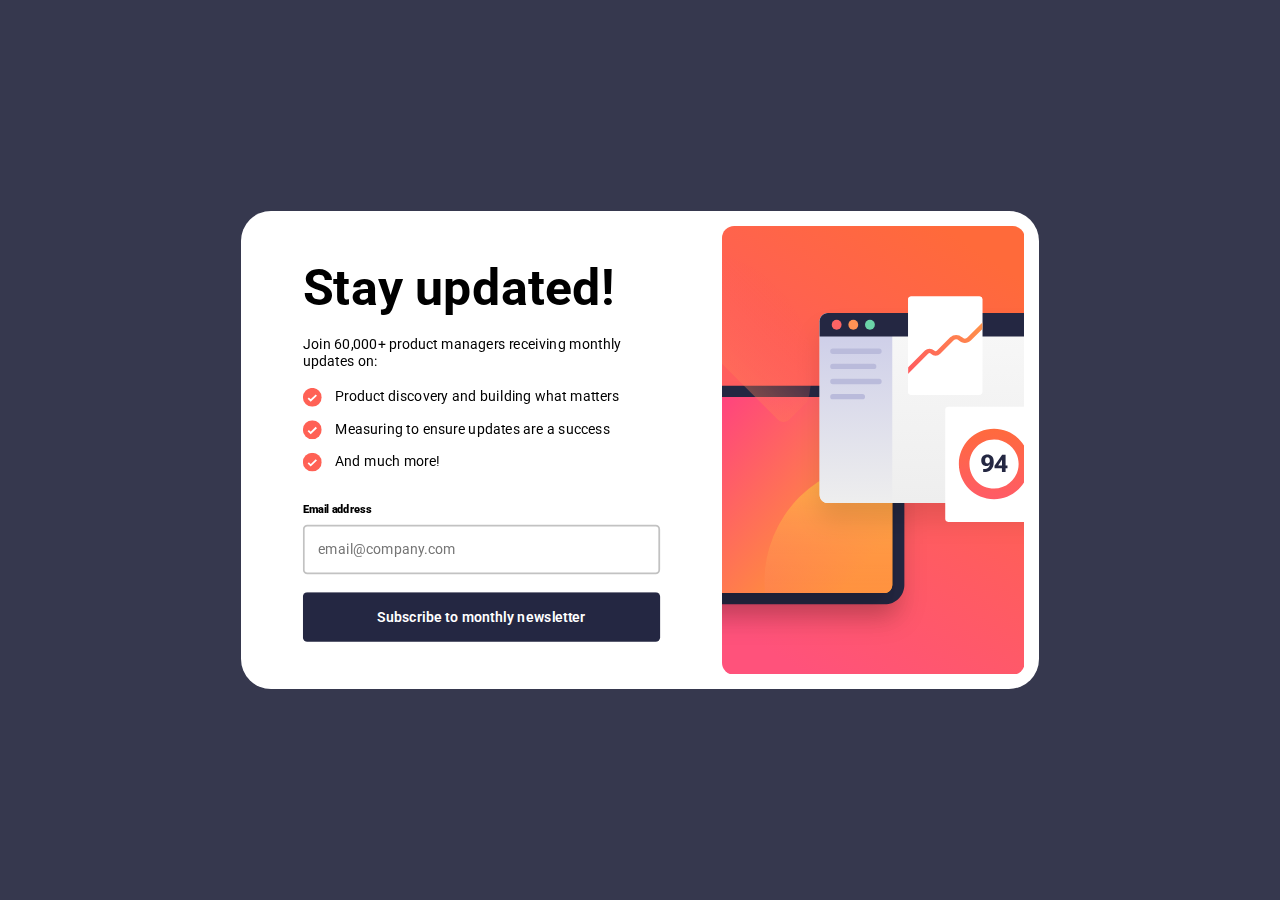
==== index.html @ 1217755a "project complete" ====
<!DOCTYPE html>
<html lang="en">
<head>
  <meta charset="UTF-8">
  <meta name="viewport" content="width=device-width, initial-scale=1.0"> <!-- displays site properly based on user's device -->

  <link rel="icon" type="image/png" sizes="32x32" href="./assets/images/favicon-32x32.png">

  <link rel="stylesheet" href="styles.css">
  
  <title>Newsletter | sign-up form with success message</title>

 
</head>
<body>

  <!-- Sign-up form start -->
<main class="container" id="container">

  <div class="left">

    <div class="left-container">
      <h1>Stay updated!</h1> 
    
    
    <p>Join 60,000+ product managers receiving monthly updates on:</p>
    
    <ul>
      
      <li> 
        <svg xmlns="http://www.w3.org/2000/svg" width="21" height="21" viewBox="0 0 21 21"><g fill="none"><circle cx="10.5" cy="10.5" r="10.5" fill="#FF6155"/><path stroke="#FFF" stroke-width="2" d="M6 11.381 8.735 14 15 8"/></g></svg>
        <p>Product discovery and building what matters</p>
      </li>
    
    <li>
      <svg xmlns="http://www.w3.org/2000/svg" width="21" height="21" viewBox="0 0 21 21"><g fill="none"><circle cx="10.5" cy="10.5" r="10.5" fill="#FF6155"/><path stroke="#FFF" stroke-width="2" d="M6 11.381 8.735 14 15 8"/></g></svg>
      <p>Measuring to ensure updates are a success</p>
    </li>
    
    <li>
      <svg xmlns="http://www.w3.org/2000/svg" width="21" height="21" viewBox="0 0 21 21"><g fill="none"><circle cx="10.5" cy="10.5" r="10.5" fill="#FF6155"/><path stroke="#FFF" stroke-width="2" d="M6 11.381 8.735 14 15 8"/></g></svg>
      <p>And much more!</p>
    </li>
    
  </ul>
  
  <form id="form" novalidate>
   <div class="word-stuff">
     <label for="email">Email address</label>
     <div id="error">Valid email required</div>
    </div>
     



    <input id="email" type="email" placeholder="email@company.com">
    <button type="submit" class="submit" placeholder=>Subscribe to monthly newsletter</button> 
  </form>
  
  
  <!-- Subscribe to monthly newsletter -->

  </div>
</div>
<div class="right" id="right">

  <svg class="desktop-svg" xmlns="http://www.w3.org/2000/svg" xmlns:xlink="http://www.w3.org/1999/xlink" width="100%" height="100%" viewBox="0 0 400 593"><defs><linearGradient id="b" x1="72.75%" x2="27.25%" y1="0%" y2="100%"><stop offset="0%" stop-color="#FF6A3A"/><stop offset="100%" stop-color="#FF527B"/></linearGradient><linearGradient id="h" x1="22.319%" x2="99.127%" y1="28.497%" y2="70.858%"><stop offset="0%" stop-color="#FF3E83"/><stop offset="100%" stop-color="#FF9F2E"/></linearGradient><linearGradient id="k" x1="50%" x2="50%" y1="0%" y2="100%"><stop offset="0%" stop-color="#FFB443"/><stop offset="100%" stop-color="#FF5B64" stop-opacity="0"/></linearGradient><linearGradient id="o" x1="50%" x2="50%" y1="0%" y2="100%"><stop offset="0%" stop-color="#F8F8F8"/><stop offset="100%" stop-color="#EEE"/></linearGradient><linearGradient id="p" x1="50%" x2="50%" y1="0%" y2="100%"><stop offset="0%" stop-color="#CACBE8"/><stop offset="100%" stop-color="#EEE"/><stop offset="100%" stop-color="#CACBE8"/></linearGradient><linearGradient id="r" x1="97.791%" x2="7.729%" y1="26.944%" y2="71.879%"><stop offset="0%" stop-color="#FF9049"/><stop offset="100%" stop-color="#FF5E5E"/></linearGradient><linearGradient id="t" x1="50%" x2="50%" y1="0%" y2="100%"><stop offset="0%" stop-color="#FF6A3D"/><stop offset="100%" stop-color="#FF5B66"/></linearGradient><path id="e" d="M0 26C0 11.64 11.64 0 26 0h381c14.36 0 26 11.64 26 26v237c0 14.36-11.64 26-26 26H26c-14.36 0-26-11.64-26-26V26Z"/><path id="g" d="M0 11C0 4.925 4.925 0 11 0h379c6.075 0 11 4.925 11 11v237c0 6.075-4.925 11-11 11H11c-6.075 0-11-4.925-11-11V11Z"/><path id="i" d="M0 11C0 4.925 4.925 0 11 0h379c6.075 0 11 4.925 11 11v237c0 6.075-4.925 11-11 11H11c-6.075 0-11-4.925-11-11V11Z"/><path id="n" d="M0 11C0 4.925 4.925 0 11 0h411c6.075 0 11 4.925 11 11v229c0 6.075-4.925 11-11 11H11c-6.075 0-11-4.925-11-11V11Z"/><path id="q" d="M0 4a4 4 0 0 1 4-4h90a4 4 0 0 1 4 4v122a4 4 0 0 1-4 4H4a4 4 0 0 1-4-4V4Z"/><filter id="d" width="127.7%" height="141.5%" x="-13.9%" y="-12.5%" filterUnits="objectBoundingBox"><feOffset dy="24" in="SourceAlpha" result="shadowOffsetOuter1"/><feGaussianBlur in="shadowOffsetOuter1" result="shadowBlurOuter1" stdDeviation="16"/><feColorMatrix in="shadowBlurOuter1" values="0 0 0 0 0 0 0 0 0 0 0 0 0 0 0 0 0 0 0.100000001 0"/></filter><filter id="f" width="129.9%" height="146.3%" x="-15%" y="-13.9%" filterUnits="objectBoundingBox"><feOffset dy="24" in="SourceAlpha" result="shadowOffsetOuter1"/><feGaussianBlur in="shadowOffsetOuter1" result="shadowBlurOuter1" stdDeviation="16"/><feColorMatrix in="shadowBlurOuter1" values="0 0 0 0 0 0 0 0 0 0 0 0 0 0 0 0 0 0 0.100000001 0"/></filter><filter id="j" width="129.9%" height="146.3%" x="-15%" y="-13.9%" filterUnits="objectBoundingBox"><feOffset dy="24" in="SourceAlpha" result="shadowOffsetOuter1"/><feGaussianBlur in="shadowOffsetOuter1" result="shadowBlurOuter1" stdDeviation="16"/><feColorMatrix in="shadowBlurOuter1" values="0 0 0 0 0 0 0 0 0 0 0 0 0 0 0 0 0 0 0.100000001 0"/></filter><filter id="m" width="127.7%" height="147.8%" x="-13.9%" y="-14.3%" filterUnits="objectBoundingBox"><feOffset dy="24" in="SourceAlpha" result="shadowOffsetOuter1"/><feGaussianBlur in="shadowOffsetOuter1" result="shadowBlurOuter1" stdDeviation="16"/><feColorMatrix in="shadowBlurOuter1" values="0 0 0 0 0 0 0 0 0 0 0 0 0 0 0 0 0 0 0.100000001 0"/></filter><rect id="a" width="400" height="593" x="0" y="0" rx="16"/></defs><g fill="none" fill-rule="evenodd"><mask id="c" fill="#fff"><use xlink:href="#a"/></mask><rect width="400" height="593" rx="16"/><path fill="url(#b)" fill-rule="nonzero" d="M0 0h400v593H0z" mask="url(#c)"/><g mask="url(#c)"><g fill-rule="nonzero" transform="translate(-192 211)"><use xlink:href="#e" fill="#000" filter="url(#d)"/><use xlink:href="#e" fill="#242742"/></g><g transform="translate(-176 226)"><g fill-rule="nonzero"><use xlink:href="#g" fill="#000" filter="url(#f)"/><use xlink:href="#g" fill="url(#h)"/></g><mask id="l" fill="#fff"><use xlink:href="#i"/></mask><g fill-rule="nonzero"><use xlink:href="#i" fill="#000" filter="url(#j)"/><use xlink:href="#i" fill="url(#h)"/></g><circle cx="390" cy="244" r="158" fill="url(#k)" fill-rule="nonzero" mask="url(#l)"/><circle cx="136.446" cy="-34.554" r="158" fill="url(#k)" fill-rule="nonzero" mask="url(#l)" transform="rotate(-135 136.446 -34.554)"/></g><g fill-rule="nonzero" transform="translate(129 115)"><use xlink:href="#n" fill="#000" filter="url(#m)"/><use xlink:href="#n" fill="url(#o)"/><path fill="url(#p)" d="M0 11C0 4.925 4.925 0 11 0h85v251H11c-6.075 0-11-4.925-11-11V11Z"/><path fill="#BABBDB" d="M14 50.5a3.5 3.5 0 0 1 3.5-3.5h61a3.5 3.5 0 0 1 0 7h-61a3.5 3.5 0 0 1-3.5-3.5Zm0 20a3.5 3.5 0 0 1 3.5-3.5h54a3.5 3.5 0 0 1 0 7h-54a3.5 3.5 0 0 1-3.5-3.5Zm0 20a3.5 3.5 0 0 1 3.5-3.5h61a3.5 3.5 0 0 1 0 7h-61a3.5 3.5 0 0 1-3.5-3.5Zm0 20a3.5 3.5 0 0 1 3.5-3.5h39a3.5 3.5 0 1 1 0 7h-39a3.5 3.5 0 0 1-3.5-3.5Z"/><path fill="#242742" d="M0 11C0 4.925 4.925 0 11 0h411c6.075 0 11 4.925 11 11v20H0V11Z"/><g transform="translate(16 9)"><circle cx="6.5" cy="6.5" r="6.5" fill="#FF6464"/><circle cx="28.5" cy="6.5" r="6.5" fill="#FF9255"/><circle cx="50.5" cy="6.5" r="6.5" fill="#6BD4A8"/></g></g><g transform="translate(246 93)"><path fill="#FFF" fill-rule="nonzero" d="M0 4a4 4 0 0 1 4-4h90a4 4 0 0 1 4 4v122a4 4 0 0 1-4 4H4a4 4 0 0 1-4-4V4Z"/><mask id="s" fill="#fff"><use xlink:href="#q"/></mask><use xlink:href="#q" fill="#FFF" fill-rule="nonzero"/><path fill="url(#r)" fill-rule="nonzero" d="M108.12 28.878a3 3 0 0 1 .002 4.243L82.847 58.41c-4.348 4.351-11.4 4.351-15.749 0a5.132 5.132 0 0 0-7.26 0L42.406 75.853a8.668 8.668 0 0 1-12.262 0 2.668 2.668 0 0 0-3.774 0l-32.248 32.268a3 3 0 1 1-4.244-4.242l32.248-32.267a8.668 8.668 0 0 1 12.262 0 2.668 2.668 0 0 0 3.774 0L55.594 54.17c4.348-4.35 11.4-4.35 15.748 0a5.132 5.132 0 0 0 7.26 0l25.276-25.29a3 3 0 0 1 4.243-.002Z" mask="url(#s)"/><path fill="#FFF" fill-rule="nonzero" d="M49 150a4 4 0 0 1 4-4h120a4 4 0 0 1 4 4v144a4 4 0 0 1-4 4H53a4 4 0 0 1-4-4V150Z"/><path fill="url(#t)" d="M46.5 79C64.45 79 79 64.45 79 46.5S64.45 14 46.5 14 14 28.55 14 46.5 28.55 79 46.5 79Zm0 14C72.181 93 93 72.181 93 46.5S72.181 0 46.5 0 0 20.819 0 46.5 20.819 93 46.5 93Z" transform="translate(67 175)"/><path fill="#242742" fill-rule="nonzero" d="M96.61 216.72c0 2.27.589 4.067 1.766 5.39 1.177 1.313 2.78 1.969 4.812 1.969 1.886 0 3.36-.672 4.422-2.016 1.073-1.344 1.61-3.02 1.61-5.031h-1.172c0 1.146-.318 2.057-.954 2.734-.635.677-1.427 1.016-2.375 1.016-1.01 0-1.76-.339-2.25-1.016-.49-.687-.734-1.692-.734-3.015 0-1.51.245-2.594.734-3.25.5-.667 1.24-1 2.22-1 1.051 0 1.869.432 2.452 1.297.584.864.875 2.411.875 4.64l.14.625c0 3.302-.723 5.646-2.171 7.031-1.448 1.386-3.495 2.073-6.14 2.063h-.704v3.969h.813c4.25-.042 7.495-1.193 9.734-3.453 2.25-2.271 3.375-5.329 3.375-9.172v-.813c0-3.458-.776-5.958-2.328-7.5-1.552-1.552-3.557-2.328-6.016-2.328-2.468 0-4.437.714-5.906 2.14-1.469 1.428-2.203 3.334-2.203 5.72ZM123.923 232h4.828v-22.75h-4.516l-10.11 14.563v3.438h17.141v-3.891h-4.937l-.813.078h-6.5l4.828-7.562h.157v9.593l-.079.547v5.985Z"/></g></g></g></svg>
</div>

  


</main>
<div class="success" id="success">
  <div class="success-container">

    <svg xmlns="http://www.w3.org/2000/svg" width="21" height="21" viewBox="0 0 21 21"><g fill="none"><circle cx="10.5" cy="10.5" r="10.5" fill="#FF6155"/><path stroke="#FFF" stroke-width="2" d="M6 11.381 8.735 14 15 8"/></g></svg>
    
    <h1>Thanks for subscribing!</h1>
    
    <p>A confirmation email has been sent to <strong>ash@loremcompany.com</strong>. Please open it and click the button inside to confirm your subscription</p>
    
    <button id="dismiss">Dismiss message</button>
  </div>
</div>
<!-- Sign-up form end -->

<!-- Success message start -->

<!-- Thanks for subscribing!
  
  A confirmation email has been sent to ash@loremcompany.com. 
  Please open it and click the button inside to confirm your subscription.
  
  Dismiss message -->
  
  <!-- Success message end -->
  
  <!--   
    <div class="attribution">
      Challenge by <a href="https://www.frontendmentor.io?ref=challenge" target="_blank">Frontend Mentor</a>. 
    Coded by <a href="#">Your Name Here</a>. -->
  <!-- </div> -->
</body>

<script src="./code.js"></script>

</html>
---- styles.css ----
@import url('https://fonts.googleapis.com/css2?family=Roboto:wght@400;700&display=swap');

*{
    font-family: 'Roboto', sans-serif;
    margin: 0;
    padding: 0;
    box-sizing: border-box;
    font-size: 100%;

}
@media (width >499px){
body{
    display: flex;
    flex-direction: column;
    align-items: center;
    justify-content: center;
    
    height: 100vh;
    width: 100%;
    background-color: hsl(235, 18%, 26%);
}

.container{
    background-color: white;
    display: flex;
    justify-content: space-between;
    align-items: center;
    border-radius: 30px;
    max-height: 500px;
    /* height: 63%; */
    max-width: 75%;
}

.right{
    height: 100%;
}
.right .mobile-svg {
/* position: absolute; */
}
.right .desktop-svg{
    width: 100%;
    height: 100%;
    padding: 15px 15px 15px 0;
    
}


.left{
    height: 100%;
    /* width:50%; */
    display: flex;
    
    align-items: center;
    justify-content: center;
    padding: 20px 20px 20px 20px;

}
.left-container{
    max-height: 100%;
    transform: scale(90%);
    display: flex;
    flex-direction: column;
    justify-content: center;
    max-width: 90%;
}




.left h1{
    font-size: 350%;
    margin-bottom: 20px;
}
.left p{
    font-size: 100%;
    margin-bottom: 20px;
}

.left ul{
    display: flex;
    flex-direction: column;
}

.left ul li{
    display: flex;
    margin-bottom: 15px;
    
}
.left ul li p{
    margin-bottom: 0;
}
.left ul li svg{
    margin-right: 15px;
}

form{
    display: flex;
    
    flex-direction: column;
}

form label{
    font-size: 12px;
    font-weight: 900;
    
}
#error{
    display: inline;
    width: 40%;
    font-size: 12px;
    font-weight: 900;
    color: red;
    text-align:end;
    display: none;
}
.word-stuff{
    margin-top: 20px;
    margin-bottom: 10px;
    display: flex;
    flex-direction: row;
    align-items: center;
    justify-content: space-between;
}

form input{
    
    min-height: 55px;
    border-radius: 5px;
    margin-bottom: 20px;
    text-align: start;
    padding-left: 15px;
    border: 2px hsl(0, 0%, 76%) solid;
}
form button{
    
    min-height: 55px;
    border-radius: 5px;
    background-color: hsl(234, 29%, 20%);
    color: white;

    font-weight: 600;
    display: flex;
    align-items: center;
    justify-content: center;
    transition: .5s all;
    border: none;
} 

button:hover{
    background: linear-gradient(
        90deg,
        hsl(345, 96%, 64%), hsl(4, 100%, 67%)
    );
    transition: .5s all;
    cursor: pointer;

    box-shadow: 0 10px 50px -10px hsl(4, 100%, 67%)
   
    


}

    

.success{
    background: white;
    display: flex;
    flex-direction: column;
    align-items: center;
    justify-content: center;
    border-radius: 20px;
    width: 420px;
    padding: 30px 0px;
    
    display: none;
}
.success-container{
    display: flex;
    flex-direction: column;
    align-items: flex-start;
    justify-content: center;
    width: 80%;

}


}
.success svg{
    height: 55px;
    width: 55px;
    margin-bottom: 25px;

}
.success h1{
    font-size: 300%;
    margin-bottom: 20px;
    line-height: 47px;
}

.success p{
    font-size: 14px;
    margin-bottom: 35px;
    width: 100%;
}

.success button{
    width: 100%;
    border-radius: 5px;
    padding: 15px;
    background-color: hsl(234, 29%, 20%);
    color:  hsl(0, 0%, 100%);
    font-weight: 600;
    border: none;
    font-size: 14px;

    margin-bottom: 20px;
}




    @media (width <500px){

        body{
            height: 100vh;
            width: fit-content;

        }
            .container{
                display: flex;
                flex-direction: column-reverse;
                height: 100%;
                width: 100%;
                align-items: center;
            }
            
            .right{
                display: flex;
                justify-content: flex-start;
            }
            .right svg{
                height: 100%;
                width: 100%;
            }

            .left{
                display: flex;
                flex-direction: column;
                align-items: center;
                
                height: 70%;
                
            }
            .left .left-container{
                height: 100%;

                display: flex;
                flex-direction: column;
                align-items: start;
                justify-content: space-evenly;

                width: 90%;
                margin-bottom: 20px;
            }
            .left h1{
                margin-top: 20px;
                font-size: 2.5rem;
                margin-bottom: 10px;


            }
            .left p{
                font-size: 1rem;
                margin-bottom: 5%;


            }
            .left-container ul{
                    display: flex;
                    flex-direction: column;
                    justify-content:space-evenly;
                    margin-bottom: 20px;
            }
            ul li{
                display: flex;
                /* margin-bottom: 10px; */
                
            }
            ul li p{
                margin-left: 10px;
            }

            form{
                display: flex;
                flex-direction: column;
                justify-content: space-between;
                width: 100%;
            }


            form label{
                font-size: 14px;
                font-weight: 900;
            }

            form input{
                
                padding: 5%;
                margin-bottom: 5%;
                /* width: 100%; */
                border-radius: 5px;
                padding-left: 15px;
                border: 2px hsl(0, 0%, 76%) solid;
                
            }
           

            form button{
                padding: 5%;
                border-radius: 5px;
                background-color: hsl(234, 29%, 20%);
                color: white;
                font-weight: 600;
                display: flex;
                align-items: center;
                justify-content: center;
            }

            .word-stuff{
                margin-bottom: 10px;
                display: flex;
                flex-direction: row;
                align-items: center;
                justify-content: space-between;
            }

            #error{
                display: inline;
                width: 40%;
                font-size: 12px;
                font-weight: 900;
                color: red;
                text-align:end;
                display: none;
            }



            .success{
                display: none;
                display: flex;
                align-items: center;
                justify-content: center;
                height: 100%;
                border: 2px red solid;
            }
            .success .success-container{
                height: 100%;
            display: flex;
                flex-direction: column;
                align-items: start;
                justify-content: end;
                
                padding: 0% 5% 5% 5%;
            }
            
            .success svg{
                height: 60px;
                width: 60px;
                margin-bottom: 40px;
            }
            .success h1{
                font-size: 250%;
                line-height: 40px;
        }
        .success p{
            font-size: 100%;
            line-height: 20px;
        }
        .success button{
            margin-top: 170px;
            padding:7%;
            border-radius: 10px;
        }
}
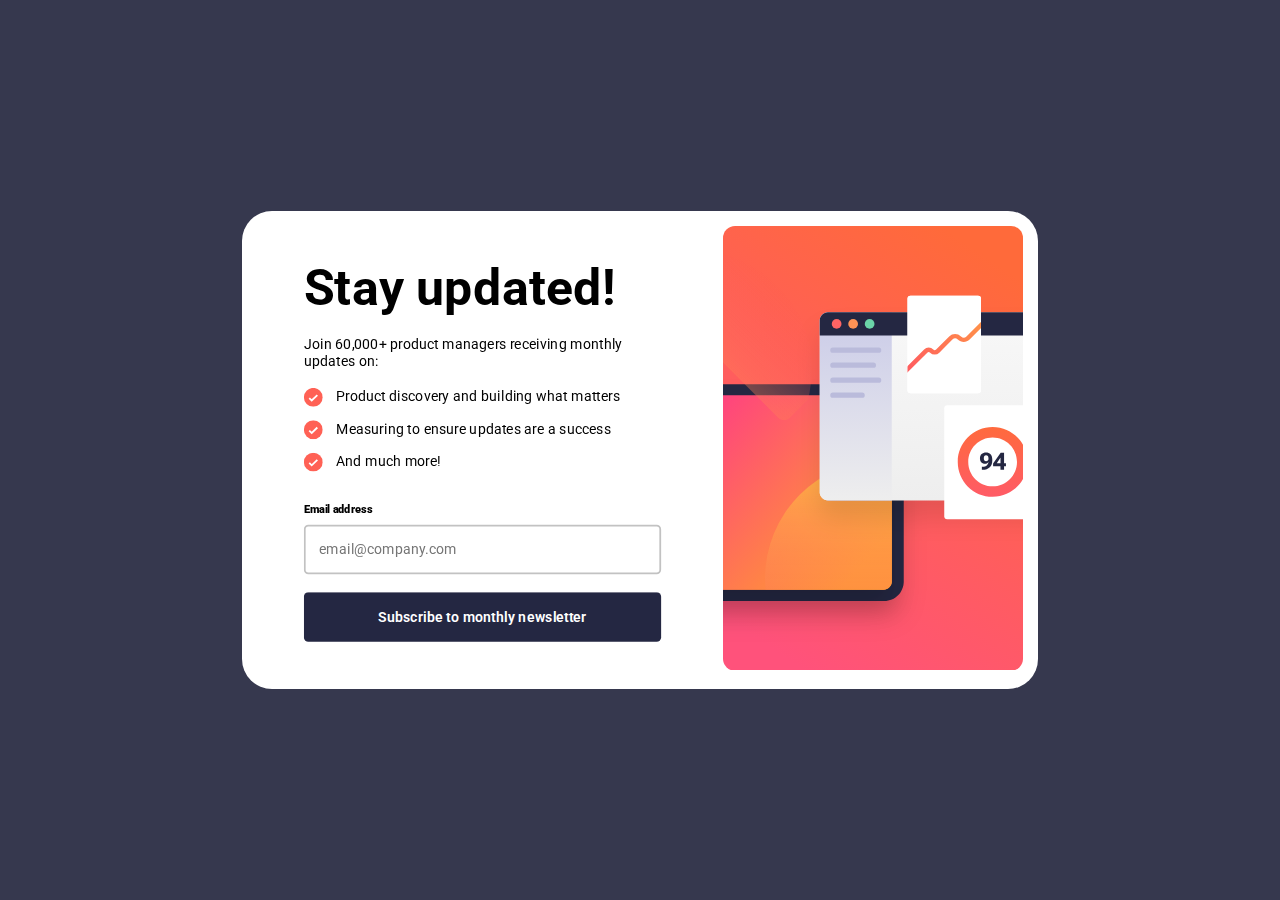
==== commit 1f4f87c5: "complete" ====
--- a/index.html
+++ b/index.html
@@ -54,7 +54,7 @@
 
 
     <input id="email" type="email" placeholder="email@company.com">
-    <button type="submit" class="submit" placeholder=>Subscribe to monthly newsletter</button> 
+    <button  type="submit" class="submit" placeholder=>Subscribe to monthly newsletter</button> 
   </form>
   
   
@@ -71,18 +71,7 @@
 
 
 </main>
-<div class="success" id="success">
-  <div class="success-container">
 
-    <svg xmlns="http://www.w3.org/2000/svg" width="21" height="21" viewBox="0 0 21 21"><g fill="none"><circle cx="10.5" cy="10.5" r="10.5" fill="#FF6155"/><path stroke="#FFF" stroke-width="2" d="M6 11.381 8.735 14 15 8"/></g></svg>
-    
-    <h1>Thanks for subscribing!</h1>
-    
-    <p>A confirmation email has been sent to <strong>ash@loremcompany.com</strong>. Please open it and click the button inside to confirm your subscription</p>
-    
-    <button id="dismiss">Dismiss message</button>
-  </div>
-</div>
 <!-- Sign-up form end -->
 
 <!-- Success message start -->
--- a/styles.css
+++ b/styles.css
@@ -8,7 +8,7 @@
     font-size: 100%;
 
 }
-@media (width >499px){
+@media (width > 499px) {
 body{
     display: flex;
     flex-direction: column;
@@ -28,11 +28,11 @@
     border-radius: 30px;
     max-height: 500px;
     /* height: 63%; */
-    max-width: 75%;
+    max-width: 800px;
 }
 
 .right{
-    height: 100%;
+    height: max-content;
 }
 .right .mobile-svg {
 /* position: absolute; */
@@ -83,6 +83,7 @@
 
 .left ul li{
     display: flex;
+    
     margin-bottom: 15px;
     
 }
@@ -173,7 +174,6 @@
     width: 420px;
     padding: 30px 0px;
     
-    display: none;
 }
 .success-container{
     display: flex;
@@ -221,10 +221,14 @@
 
 
     @media (width <500px){
-
+        html{
+        }
         body{
             height: 100vh;
-            width: fit-content;
+            width: 100%;
+            display: flex;
+            align-items: center;
+            justify-content: center;
 
         }
             .container{
@@ -240,6 +244,7 @@
                 justify-content: flex-start;
             }
             .right svg{
+                
                 height: 100%;
                 width: 100%;
             }
@@ -284,6 +289,7 @@
             }
             ul li{
                 display: flex;
+                
                 /* margin-bottom: 10px; */
                 
             }
@@ -353,7 +359,6 @@
                 align-items: center;
                 justify-content: center;
                 height: 100%;
-                border: 2px red solid;
             }
             .success .success-container{
                 height: 100%;
@@ -386,4 +391,88 @@
 }
 
 
- + 
+
+@media (width>499px) and (width<700px)   {
+
+  
+   
+    .left-container h1{
+        font-size: 200%;
+        font-weight: 600;
+        margin-bottom: 15px;
+
+    }
+    .left-container p{
+        font-size: 80%;
+        margin-bottom: 10px;
+    }
+    .left-container li{
+        display: flex;
+        align-items: center;
+        justify-content:flex-start;
+    }
+    .left-container li svg{
+        margin-right: 15px;
+        height: 30px;
+    }    
+
+    
+form{
+    display: flex;
+    
+    flex-direction: column;
+    width: 100%;
+}
+
+form label{
+    font-size: 12px;
+    font-weight: 900;
+    
+}
+#error{
+    display: inline;
+    width: 50%;
+    font-size: 12px;
+    font-weight: 900;
+    color: red;
+    text-align:end;
+    display: none;
+}
+.word-stuff{
+    margin-top: 20px;
+    margin-bottom: 10px;
+    display: flex;
+    flex-direction: row;
+    align-items: center;
+    justify-content: space-between;
+}
+
+form input{
+    
+    border-radius: 5px;
+    margin-bottom: 20px;
+    text-align: start;
+    padding :10px 15px;
+    border: 2px hsl(0, 0%, 76%) solid;
+    outline: none;
+}
+form button{
+    
+    min-height: 55px;
+    border-radius: 5px;
+    background-color: hsl(234, 29%, 20%);
+    color: white;
+
+    font-weight: 600;
+    display: flex;
+    align-items: center;
+    justify-content: center;
+    transition: .5s all;
+    border: none;
+} 
+button:hover{
+    background: hsl(234, 29%, 20%);
+    box-shadow:none;
+}
+}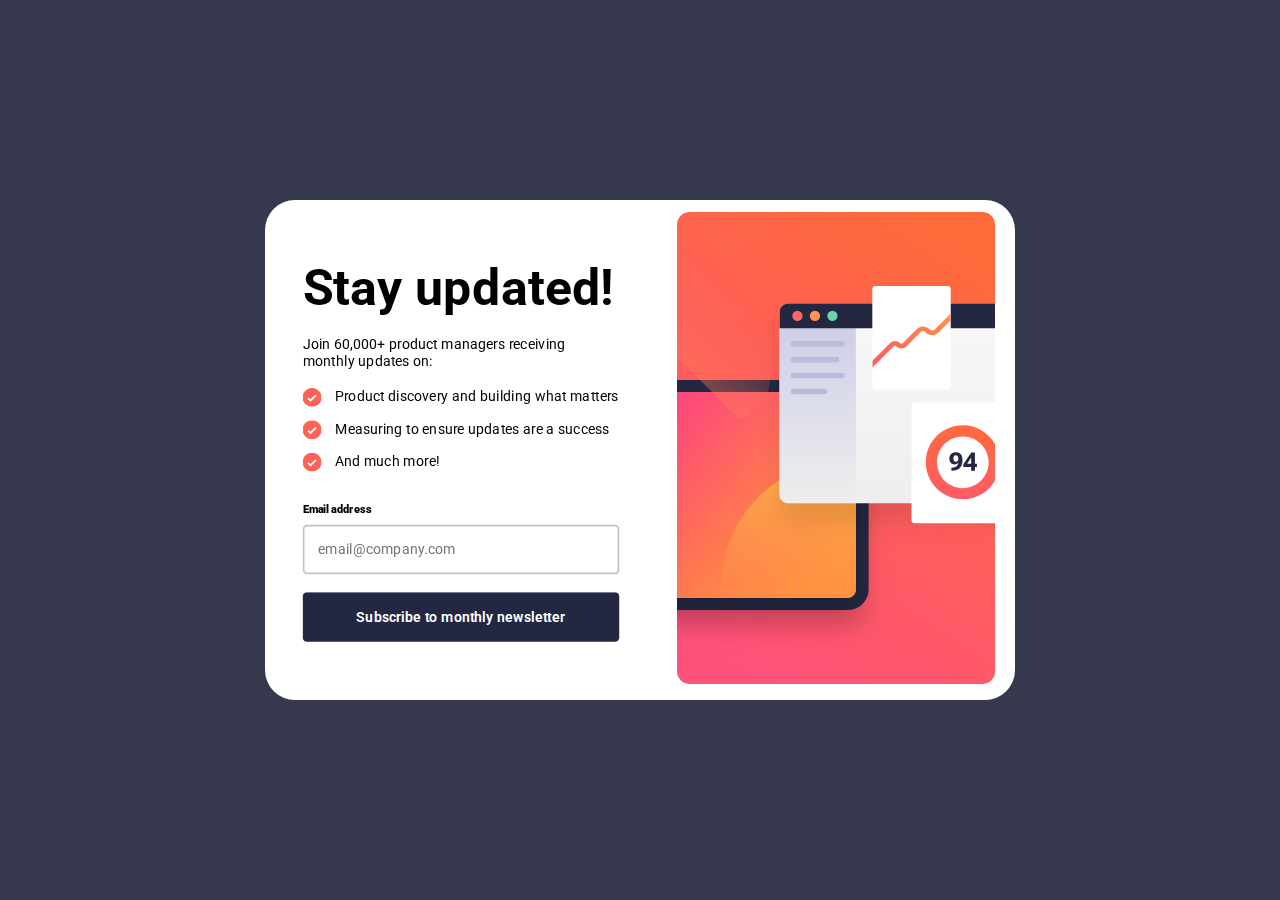
==== commit 24b00882: "new commit" ====
--- a/index.html
+++ b/index.html
@@ -1,97 +1,77 @@
 <!DOCTYPE html>
 <html lang="en">
 <head>
-  <meta charset="UTF-8">
-  <meta name="viewport" content="width=device-width, initial-scale=1.0"> <!-- displays site properly based on user's device -->
+    <meta charset="UTF-8">
+    <meta name="viewport" content="width=device-width, initial-scale=1.0">
+    <link rel="stylesheet" href="styles.css">
+    <title>Newsletter | sign-up form with success message</title>
 
-  <link rel="icon" type="image/png" sizes="32x32" href="./assets/images/favicon-32x32.png">
-
-  <link rel="stylesheet" href="styles.css">
-  
-  <title>Newsletter | sign-up form with success message</title>
-
- 
 </head>
 <body>
+    <main>
+        <div class="container" id="container">
+            <div class="right">
+                <picture>
+                    <source srcset="/assets/images/illustration-sign-up-desktop.svg"
+                    media="(min-width:601px)"
+                    />
+                    <img
+                    src="/assets/images/illustration-sign-up-mobile.svg"
+                    alt="mobile image"
+                    width="100%"
+                     height="100%" 
+                    />
+                </picture>
+            </div>
 
-  <!-- Sign-up form start -->
-<main class="container" id="container">
+            <div class="left">
 
-  <div class="left">
+                <div class="left-container">
+                  <h1>Stay updated!</h1> 
+                
+                
+                <p>Join 60,000+ product managers receiving monthly updates on:</p>
+                
+                <ul>
+                  
+                  <li> 
+                    <img src="assets/images/icon-list.svg" alt="">
+                    <p>Product discovery and building what matters</p>
+                  </li>
+                
+                <li>
+                    <img src="assets/images/icon-list.svg" alt="list-icon">
+                  <p>Measuring to ensure updates are a success</p>
+                </li>
+                
+                <li>
+                    <img src="assets/images/icon-list.svg" alt="list-icon">
+                  <p>And much more!</p>
+                </li>
+                
+              </ul>
 
-    <div class="left-container">
-      <h1>Stay updated!</h1> 
-    
-    
-    <p>Join 60,000+ product managers receiving monthly updates on:</p>
-    
-    <ul>
-      
-      <li> 
-        <svg xmlns="http://www.w3.org/2000/svg" width="21" height="21" viewBox="0 0 21 21"><g fill="none"><circle cx="10.5" cy="10.5" r="10.5" fill="#FF6155"/><path stroke="#FFF" stroke-width="2" d="M6 11.381 8.735 14 15 8"/></g></svg>
-        <p>Product discovery and building what matters</p>
-      </li>
-    
-    <li>
-      <svg xmlns="http://www.w3.org/2000/svg" width="21" height="21" viewBox="0 0 21 21"><g fill="none"><circle cx="10.5" cy="10.5" r="10.5" fill="#FF6155"/><path stroke="#FFF" stroke-width="2" d="M6 11.381 8.735 14 15 8"/></g></svg>
-      <p>Measuring to ensure updates are a success</p>
-    </li>
-    
-    <li>
-      <svg xmlns="http://www.w3.org/2000/svg" width="21" height="21" viewBox="0 0 21 21"><g fill="none"><circle cx="10.5" cy="10.5" r="10.5" fill="#FF6155"/><path stroke="#FFF" stroke-width="2" d="M6 11.381 8.735 14 15 8"/></g></svg>
-      <p>And much more!</p>
-    </li>
-    
-  </ul>
-  
-  <form id="form" novalidate>
-   <div class="word-stuff">
-     <label for="email">Email address</label>
-     <div id="error">Valid email required</div>
-    </div>
-     
+              <form id="form" novalidate>
+                <div class="word-stuff">
+                  <label for="email">Email address</label>
+                  <div id="error">Valid email required</div>
+                 </div>
+                  
+             
+             
+             
+                 <input id="email" type="email" placeholder="email@company.com">
+                 <button  type="submit" class="submit" placeholder=>Subscribe to monthly newsletter</button> 
+               </form>
+               
+               
+               <!-- Subscribe to monthly newsletter -->
+             
+               </div>
+               </div>
 
-
-
-    <input id="email" type="email" placeholder="email@company.com">
-    <button  type="submit" class="submit" placeholder=>Subscribe to monthly newsletter</button> 
-  </form>
-  
-  
-  <!-- Subscribe to monthly newsletter -->
-
-  </div>
-</div>
-<div class="right" id="right">
-
-  <svg class="desktop-svg" xmlns="http://www.w3.org/2000/svg" xmlns:xlink="http://www.w3.org/1999/xlink" width="100%" height="100%" viewBox="0 0 400 593"><defs><linearGradient id="b" x1="72.75%" x2="27.25%" y1="0%" y2="100%"><stop offset="0%" stop-color="#FF6A3A"/><stop offset="100%" stop-color="#FF527B"/></linearGradient><linearGradient id="h" x1="22.319%" x2="99.127%" y1="28.497%" y2="70.858%"><stop offset="0%" stop-color="#FF3E83"/><stop offset="100%" stop-color="#FF9F2E"/></linearGradient><linearGradient id="k" x1="50%" x2="50%" y1="0%" y2="100%"><stop offset="0%" stop-color="#FFB443"/><stop offset="100%" stop-color="#FF5B64" stop-opacity="0"/></linearGradient><linearGradient id="o" x1="50%" x2="50%" y1="0%" y2="100%"><stop offset="0%" stop-color="#F8F8F8"/><stop offset="100%" stop-color="#EEE"/></linearGradient><linearGradient id="p" x1="50%" x2="50%" y1="0%" y2="100%"><stop offset="0%" stop-color="#CACBE8"/><stop offset="100%" stop-color="#EEE"/><stop offset="100%" stop-color="#CACBE8"/></linearGradient><linearGradient id="r" x1="97.791%" x2="7.729%" y1="26.944%" y2="71.879%"><stop offset="0%" stop-color="#FF9049"/><stop offset="100%" stop-color="#FF5E5E"/></linearGradient><linearGradient id="t" x1="50%" x2="50%" y1="0%" y2="100%"><stop offset="0%" stop-color="#FF6A3D"/><stop offset="100%" stop-color="#FF5B66"/></linearGradient><path id="e" d="M0 26C0 11.64 11.64 0 26 0h381c14.36 0 26 11.64 26 26v237c0 14.36-11.64 26-26 26H26c-14.36 0-26-11.64-26-26V26Z"/><path id="g" d="M0 11C0 4.925 4.925 0 11 0h379c6.075 0 11 4.925 11 11v237c0 6.075-4.925 11-11 11H11c-6.075 0-11-4.925-11-11V11Z"/><path id="i" d="M0 11C0 4.925 4.925 0 11 0h379c6.075 0 11 4.925 11 11v237c0 6.075-4.925 11-11 11H11c-6.075 0-11-4.925-11-11V11Z"/><path id="n" d="M0 11C0 4.925 4.925 0 11 0h411c6.075 0 11 4.925 11 11v229c0 6.075-4.925 11-11 11H11c-6.075 0-11-4.925-11-11V11Z"/><path id="q" d="M0 4a4 4 0 0 1 4-4h90a4 4 0 0 1 4 4v122a4 4 0 0 1-4 4H4a4 4 0 0 1-4-4V4Z"/><filter id="d" width="127.7%" height="141.5%" x="-13.9%" y="-12.5%" filterUnits="objectBoundingBox"><feOffset dy="24" in="SourceAlpha" result="shadowOffsetOuter1"/><feGaussianBlur in="shadowOffsetOuter1" result="shadowBlurOuter1" stdDeviation="16"/><feColorMatrix in="shadowBlurOuter1" values="0 0 0 0 0 0 0 0 0 0 0 0 0 0 0 0 0 0 0.100000001 0"/></filter><filter id="f" width="129.9%" height="146.3%" x="-15%" y="-13.9%" filterUnits="objectBoundingBox"><feOffset dy="24" in="SourceAlpha" result="shadowOffsetOuter1"/><feGaussianBlur in="shadowOffsetOuter1" result="shadowBlurOuter1" stdDeviation="16"/><feColorMatrix in="shadowBlurOuter1" values="0 0 0 0 0 0 0 0 0 0 0 0 0 0 0 0 0 0 0.100000001 0"/></filter><filter id="j" width="129.9%" height="146.3%" x="-15%" y="-13.9%" filterUnits="objectBoundingBox"><feOffset dy="24" in="SourceAlpha" result="shadowOffsetOuter1"/><feGaussianBlur in="shadowOffsetOuter1" result="shadowBlurOuter1" stdDeviation="16"/><feColorMatrix in="shadowBlurOuter1" values="0 0 0 0 0 0 0 0 0 0 0 0 0 0 0 0 0 0 0.100000001 0"/></filter><filter id="m" width="127.7%" height="147.8%" x="-13.9%" y="-14.3%" filterUnits="objectBoundingBox"><feOffset dy="24" in="SourceAlpha" result="shadowOffsetOuter1"/><feGaussianBlur in="shadowOffsetOuter1" result="shadowBlurOuter1" stdDeviation="16"/><feColorMatrix in="shadowBlurOuter1" values="0 0 0 0 0 0 0 0 0 0 0 0 0 0 0 0 0 0 0.100000001 0"/></filter><rect id="a" width="400" height="593" x="0" y="0" rx="16"/></defs><g fill="none" fill-rule="evenodd"><mask id="c" fill="#fff"><use xlink:href="#a"/></mask><rect width="400" height="593" rx="16"/><path fill="url(#b)" fill-rule="nonzero" d="M0 0h400v593H0z" mask="url(#c)"/><g mask="url(#c)"><g fill-rule="nonzero" transform="translate(-192 211)"><use xlink:href="#e" fill="#000" filter="url(#d)"/><use xlink:href="#e" fill="#242742"/></g><g transform="translate(-176 226)"><g fill-rule="nonzero"><use xlink:href="#g" fill="#000" filter="url(#f)"/><use xlink:href="#g" fill="url(#h)"/></g><mask id="l" fill="#fff"><use xlink:href="#i"/></mask><g fill-rule="nonzero"><use xlink:href="#i" fill="#000" filter="url(#j)"/><use xlink:href="#i" fill="url(#h)"/></g><circle cx="390" cy="244" r="158" fill="url(#k)" fill-rule="nonzero" mask="url(#l)"/><circle cx="136.446" cy="-34.554" r="158" fill="url(#k)" fill-rule="nonzero" mask="url(#l)" transform="rotate(-135 136.446 -34.554)"/></g><g fill-rule="nonzero" transform="translate(129 115)"><use xlink:href="#n" fill="#000" filter="url(#m)"/><use xlink:href="#n" fill="url(#o)"/><path fill="url(#p)" d="M0 11C0 4.925 4.925 0 11 0h85v251H11c-6.075 0-11-4.925-11-11V11Z"/><path fill="#BABBDB" d="M14 50.5a3.5 3.5 0 0 1 3.5-3.5h61a3.5 3.5 0 0 1 0 7h-61a3.5 3.5 0 0 1-3.5-3.5Zm0 20a3.5 3.5 0 0 1 3.5-3.5h54a3.5 3.5 0 0 1 0 7h-54a3.5 3.5 0 0 1-3.5-3.5Zm0 20a3.5 3.5 0 0 1 3.5-3.5h61a3.5 3.5 0 0 1 0 7h-61a3.5 3.5 0 0 1-3.5-3.5Zm0 20a3.5 3.5 0 0 1 3.5-3.5h39a3.5 3.5 0 1 1 0 7h-39a3.5 3.5 0 0 1-3.5-3.5Z"/><path fill="#242742" d="M0 11C0 4.925 4.925 0 11 0h411c6.075 0 11 4.925 11 11v20H0V11Z"/><g transform="translate(16 9)"><circle cx="6.5" cy="6.5" r="6.5" fill="#FF6464"/><circle cx="28.5" cy="6.5" r="6.5" fill="#FF9255"/><circle cx="50.5" cy="6.5" r="6.5" fill="#6BD4A8"/></g></g><g transform="translate(246 93)"><path fill="#FFF" fill-rule="nonzero" d="M0 4a4 4 0 0 1 4-4h90a4 4 0 0 1 4 4v122a4 4 0 0 1-4 4H4a4 4 0 0 1-4-4V4Z"/><mask id="s" fill="#fff"><use xlink:href="#q"/></mask><use xlink:href="#q" fill="#FFF" fill-rule="nonzero"/><path fill="url(#r)" fill-rule="nonzero" d="M108.12 28.878a3 3 0 0 1 .002 4.243L82.847 58.41c-4.348 4.351-11.4 4.351-15.749 0a5.132 5.132 0 0 0-7.26 0L42.406 75.853a8.668 8.668 0 0 1-12.262 0 2.668 2.668 0 0 0-3.774 0l-32.248 32.268a3 3 0 1 1-4.244-4.242l32.248-32.267a8.668 8.668 0 0 1 12.262 0 2.668 2.668 0 0 0 3.774 0L55.594 54.17c4.348-4.35 11.4-4.35 15.748 0a5.132 5.132 0 0 0 7.26 0l25.276-25.29a3 3 0 0 1 4.243-.002Z" mask="url(#s)"/><path fill="#FFF" fill-rule="nonzero" d="M49 150a4 4 0 0 1 4-4h120a4 4 0 0 1 4 4v144a4 4 0 0 1-4 4H53a4 4 0 0 1-4-4V150Z"/><path fill="url(#t)" d="M46.5 79C64.45 79 79 64.45 79 46.5S64.45 14 46.5 14 14 28.55 14 46.5 28.55 79 46.5 79Zm0 14C72.181 93 93 72.181 93 46.5S72.181 0 46.5 0 0 20.819 0 46.5 20.819 93 46.5 93Z" transform="translate(67 175)"/><path fill="#242742" fill-rule="nonzero" d="M96.61 216.72c0 2.27.589 4.067 1.766 5.39 1.177 1.313 2.78 1.969 4.812 1.969 1.886 0 3.36-.672 4.422-2.016 1.073-1.344 1.61-3.02 1.61-5.031h-1.172c0 1.146-.318 2.057-.954 2.734-.635.677-1.427 1.016-2.375 1.016-1.01 0-1.76-.339-2.25-1.016-.49-.687-.734-1.692-.734-3.015 0-1.51.245-2.594.734-3.25.5-.667 1.24-1 2.22-1 1.051 0 1.869.432 2.452 1.297.584.864.875 2.411.875 4.64l.14.625c0 3.302-.723 5.646-2.171 7.031-1.448 1.386-3.495 2.073-6.14 2.063h-.704v3.969h.813c4.25-.042 7.495-1.193 9.734-3.453 2.25-2.271 3.375-5.329 3.375-9.172v-.813c0-3.458-.776-5.958-2.328-7.5-1.552-1.552-3.557-2.328-6.016-2.328-2.468 0-4.437.714-5.906 2.14-1.469 1.428-2.203 3.334-2.203 5.72ZM123.923 232h4.828v-22.75h-4.516l-10.11 14.563v3.438h17.141v-3.891h-4.937l-.813.078h-6.5l4.828-7.562h.157v9.593l-.079.547v5.985Z"/></g></g></g></svg>
-</div>
-
-  
-
-
-</main>
-
-<!-- Sign-up form end -->
-
-<!-- Success message start -->
-
-<!-- Thanks for subscribing!
-  
-  A confirmation email has been sent to ash@loremcompany.com. 
-  Please open it and click the button inside to confirm your subscription.
-  
-  Dismiss message -->
-  
-  <!-- Success message end -->
-  
-  <!--   
-    <div class="attribution">
-      Challenge by <a href="https://www.frontendmentor.io?ref=challenge" target="_blank">Frontend Mentor</a>. 
-    Coded by <a href="#">Your Name Here</a>. -->
-  <!-- </div> -->
+        </div>
+    </main>
 </body>
-
-<script src="./code.js"></script>
-
+<script src="code.js"></script>
 </html>--- a/styles.css
+++ b/styles.css
@@ -1,4 +1,10 @@
 @import url('https://fonts.googleapis.com/css2?family=Roboto:wght@400;700&display=swap');
+
+
+svg{
+    display: block;
+    max-width: 100%;
+}
 
 *{
     font-family: 'Roboto', sans-serif;
@@ -8,7 +14,7 @@
     font-size: 100%;
 
 }
-@media (width > 499px) {
+/* @media (width > 499px) { */
 body{
     display: flex;
     flex-direction: column;
@@ -23,24 +29,29 @@
 .container{
     background-color: white;
     display: flex;
+    flex-direction: row-reverse;
     justify-content: space-between;
     align-items: center;
     border-radius: 30px;
     max-height: 500px;
     /* height: 63%; */
-    max-width: 800px;
+    max-width: 750px;
 }
 
 .right{
-    height: max-content;
-}
-.right .mobile-svg {
-/* position: absolute; */
-}
-.right .desktop-svg{
+    padding: 0;
+    height: 100%;
+}
+.right picture source{
+    height: 100%;
     width: 100%;
-    height: 100%;
-    padding: 15px 15px 15px 0;
+}
+
+.right img{
+    max-width: 100%;
+        height: 100%;
+    padding: 20px;
+    /* padding: 15px 15px 15px 0; */
     
 }
 
@@ -52,12 +63,13 @@
     
     align-items: center;
     justify-content: center;
-    padding: 20px 20px 20px 20px;
+    /* padding: 20px 20px 20px 20px; */
 
 }
 .left-container{
     max-height: 100%;
     transform: scale(90%);
+    margin: 20px;
     display: flex;
     flex-direction: column;
     justify-content: center;
@@ -90,7 +102,7 @@
 .left ul li p{
     margin-bottom: 0;
 }
-.left ul li svg{
+.left ul li img{
     margin-right: 15px;
 }
 
@@ -185,7 +197,7 @@
 }
 
 
-}
+/* } */
 .success svg{
     height: 55px;
     width: 55px;
@@ -220,41 +232,53 @@
 
 
 
-    @media (width <500px){
-        html{
+    @media (max-width: 600px){
+        *{
+            padding: 0;
+            margin: 0;
         }
-        body{
+        body{ 
+            /* background:white; */
             height: 100vh;
             width: 100%;
             display: flex;
             align-items: center;
             justify-content: center;
+            background-color: white;
 
         }
             .container{
                 display: flex;
-                flex-direction: column-reverse;
-                height: 100%;
-                width: 100%;
+                flex-direction: column;
+                height: 100vh;
+                width: 100vw;
+
                 align-items: center;
+                max-height: 100%;
+                border-radius: 0;
             }
             
             .right{
-                display: flex;
-                justify-content: flex-start;
-            }
-            .right svg{
-                
-                height: 100%;
+                border: 2px red solid;
+                height: fit-content;
                 width: 100%;
+                /* height: 50%; */
+                display: flex;
+                align-items: flex-start;
+            }
+            .right picture{
+                width: 100%;
+                
+            }
+            .right img{
+                width: 100%;
+                padding: 0;
             }
 
             .left{
                 display: flex;
                 flex-direction: column;
                 align-items: center;
-                
-                height: 70%;
                 
             }
             .left .left-container{
@@ -270,7 +294,7 @@
             }
             .left h1{
                 margin-top: 20px;
-                font-size: 2.5rem;
+                font-size: 2rem;
                 margin-bottom: 10px;
 
 
@@ -289,12 +313,15 @@
             }
             ul li{
                 display: flex;
-                
-                /* margin-bottom: 10px; */
-                
-            }
-            ul li p{
-                margin-left: 10px;
+                /* border: 2px red solid; */
+                
+                
+            }
+            .left ul li img{
+
+                min-height: 25px;
+                min-width: 25px;
+                margin-right: 10px;
             }
 
             form{
@@ -393,7 +420,7 @@
 
  
 
-@media (width>499px) and (width<700px)   {
+@media (width<700px)  {
 
   
    
@@ -414,7 +441,8 @@
     }
     .left-container li svg{
         margin-right: 15px;
-        height: 30px;
+        min-height: 20px;
+        min-width: 20px;
     }    
 
     
